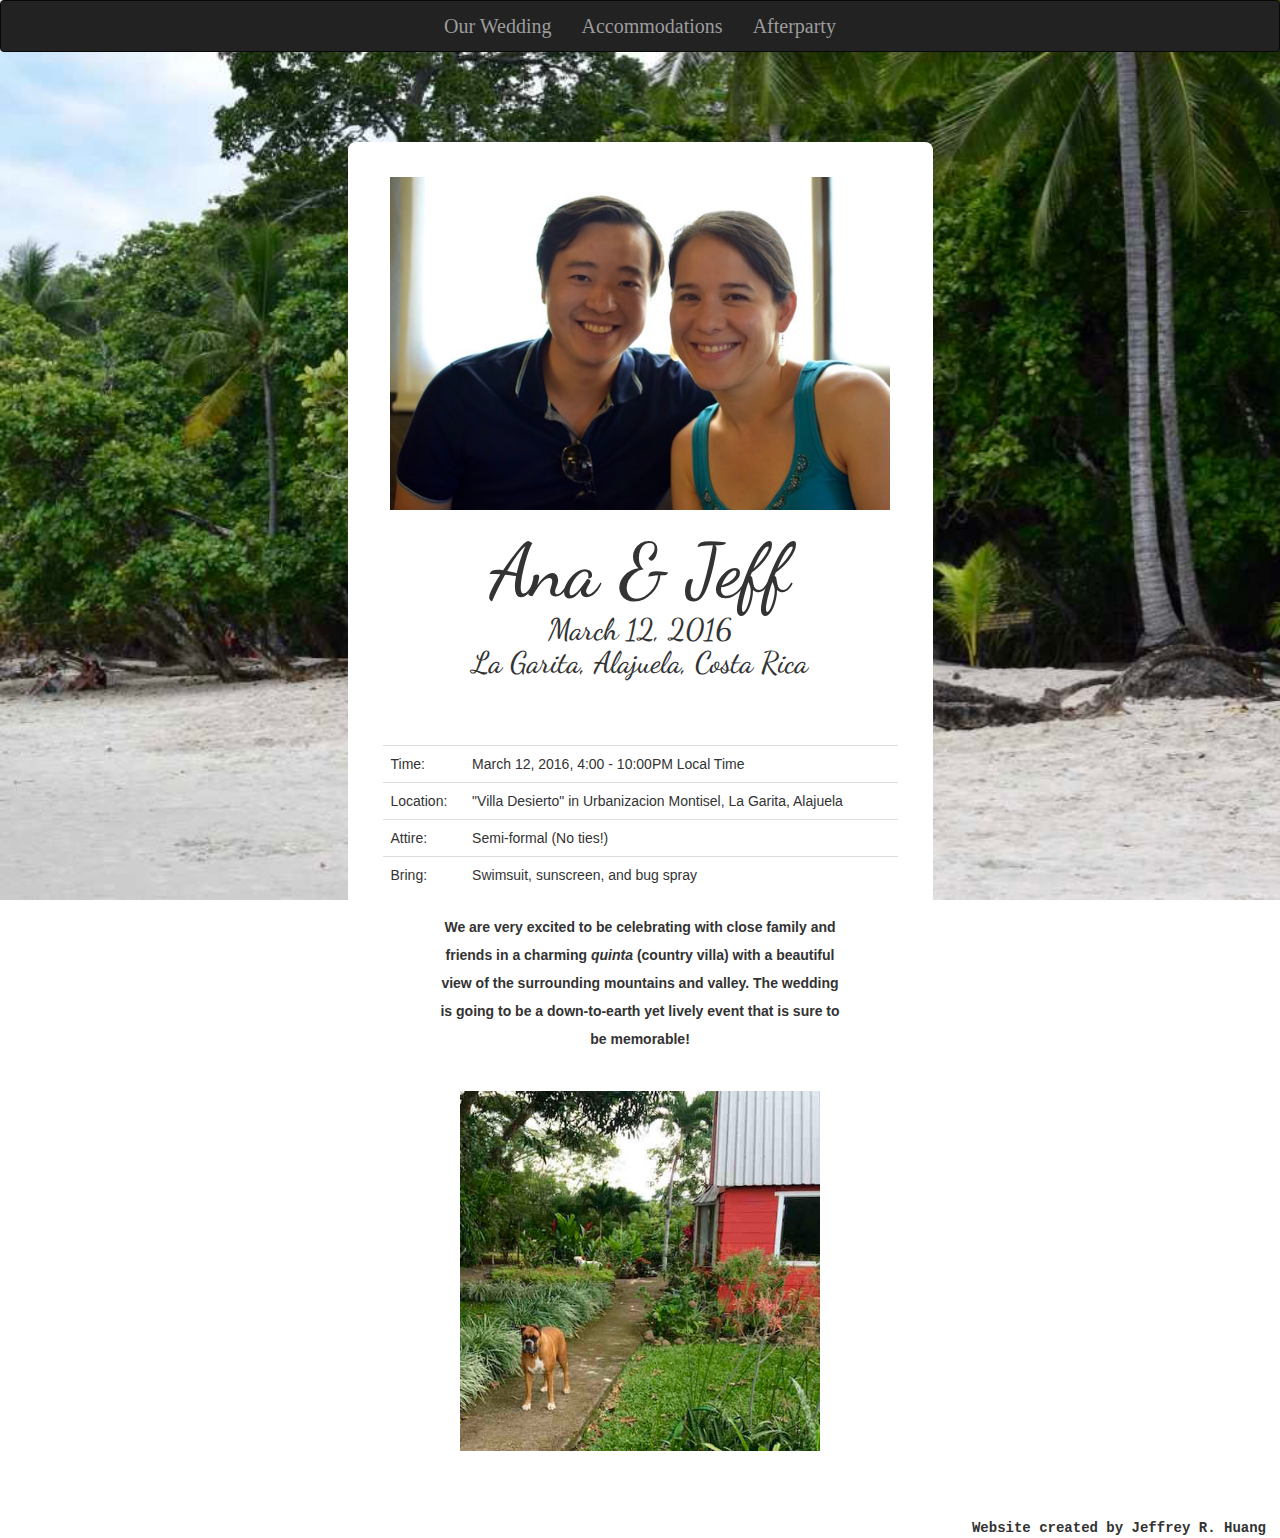
==== index.html @ 0168de28 "added bootstrap to wed d" ====
<!DOCTYPE html>
<html lang="en">
  <head>
    <meta charset="utf-8">
    <meta http-equiv="X-UA-Compatible" content="IE=edge">
    <meta name="viewport" content="width=device-width, initial-scale=1">
    <link href='https://fonts.googleapis.com/css?family=Dancing+Script:700' rel='stylesheet' type='text/css'>
    <title>Ana &#38; Jeff's Wedding</title>
    <link rel="icon" href="images/wedding.png">
    <link href="css/bootstrap.min.css" rel="stylesheet">
    <link rel="stylesheet" href="css/style.css">
  </head>

  <body id="home">

      <div class="navbar navbar-inverse">
        <div class="container">
          <div class="navbar-header">
            <button type="button" class="navbar-toggle collapsed" data-toggle="collapse" data-target="#bs-example-navbar-collapse-1" aria-expanded="false">
              <span class="sr-only">Toggle navigation</span>
              <span class="icon-bar"></span>
              <span class="icon-bar"></span>
              <span class="icon-bar"></span>
            </button>
          </div>

          <div class="collapse navbar-collapse" id="bs-example-navbar-collapse-1">
            <ul class="nav navbar-nav">
              <li><a href="index.html" class="active">Our Wedding</a></li>
              <li><a href="accommodations.html">Accommodations</a></li>
              <li><a href="afterparty.html">Afterparty</a></li>
            </ul>
                
          </div>
        </div>
      </div>


    <div class="container">
      <div class="row">
        <div class="col-md-3 box"></div>

        <!--Main body starts here-->
        <div class="col-md-6 box" id="main">
          <div id="banner">
            <img src="images/valencia.jpg" id="valencia">
            <h2><span id="names">Ana &#38; Jeff</span><br>March 12, 2016<br>La Garita, Alajuela, Costa Rica</h2>
          </div>
            
          <table class="table table-hover" id="infotable">
            <tr><td>Time:</td><td>March 12, 2016, 4:00 - 10:00PM Local Time</td></tr>
            <tr><td>Location:</td><td>"Villa Desierto" in Urbanizacion Montisel, La Garita, Alajuela</td></tr>
            <tr><td>Attire:</td><td>Semi-formal (No ties!)</td></tr>
            <tr><td>Bring:</td><td>Swimsuit, sunscreen, and bug spray</td></tr>
          </table>
          
  
          <div id="text">
            <p><b>We are very excited to be celebrating with close family and friends in a charming <em>quinta</em> (country villa) with a beautiful view of the surrounding mountains and valley.  The wedding is going to be a down-to-earth yet lively event that is sure to be memorable!</b></p>
          </div>

          <div id="dogs">
            <img src="images/boxers.jpg" id="boxers">
          </div>
        </div> <!--End of main-->

        <div class="col-md-3 box"></div>
      </div>
    </div>

    <footer class="footer1">Website created by Jeffrey R. Huang</footer>

    <script src="https://ajax.googleapis.com/ajax/libs/jquery/1.11.3/jquery.min.js"></script>
    <!-- Include all compiled plugins (below), or include individual files as needed -->
    <script src="js/bootstrap.min.js"></script>
  </body>
</html>
---- css/style.css ----
#home {
  background-image: url(../images/leona.jpg);
  background-size: cover;
  background-attachment: fixed; }

#accomm {
  background-image: url(../images/pool.jpg);
  background-size: cover;
  background-attachment: fixed; }

#after {
  background-image: url(../images/farm.jpg);
  background-size: cover;
  background-attachment: fixed; }

.navbar {
	/*background-color: #54B1D6;*/
	color: black !important;
}
.navbar .navbar-nav {
 	display: inline-block;
 	vertical-align: top;
 	float: none;
 	font-family: Copperplate, "Copperplate Gothic Light", fantasy;
	font-size: 20px;
	padding-left: 2em;
	padding-right: 2em;

}

.navbar .navbar-collapse {
 	text-align: center;
}


#banner {
	text-align: center;
	font-family: "Dancing Script", cursive;
	line-height: 1.3;
	padding-bottom: 4em;
}

#names {font-size: 2.5em;}

#valencia {width: 97%;}

#boxers {
	width: 70%;
	padding-top: 2em;
	padding-bottom: 2em;
}

#dogs {
	text-align: center;
}

#main {
	background-color: white;
	padding: 2.5em;
	font-family: "Century Gothic", CenturyGothic, AppleGothic, sans-serif;
	border-radius: 8px;
	margin-top: 5em;
	margin-bottom: .25em;

}

#text {
	padding: 0em 4em 0em 4em;
	text-align: center;

}

.mapicon {width: 1.75em;}

.indent {padding-left: 2em;}

.headline {
	font-family: "Architects Daughter", cursive;
	border-bottom: 1px solid black;
}

.top-padding {padding-top: 2em;}

p {line-height: 2;}

ol {line-height: 2;}

#lastpage {
	margin-top: 0;
	padding-top: 2em;
}


.footer1 {
	position: relative;
	clear: both;
	width: 100%;
	font-family: monospace;
	font-weight: bold;
	text-align: right;
	bottom: 0;
	padding-right: 1em;
	margin: 0;
}

.footer2 {
	position: absolute;
	width: 100%;
	font-family: monospace;
	font-weight: bold;
	text-align: right;
	bottom: 0;
	padding-right: 1em;
	margin: 0;
}
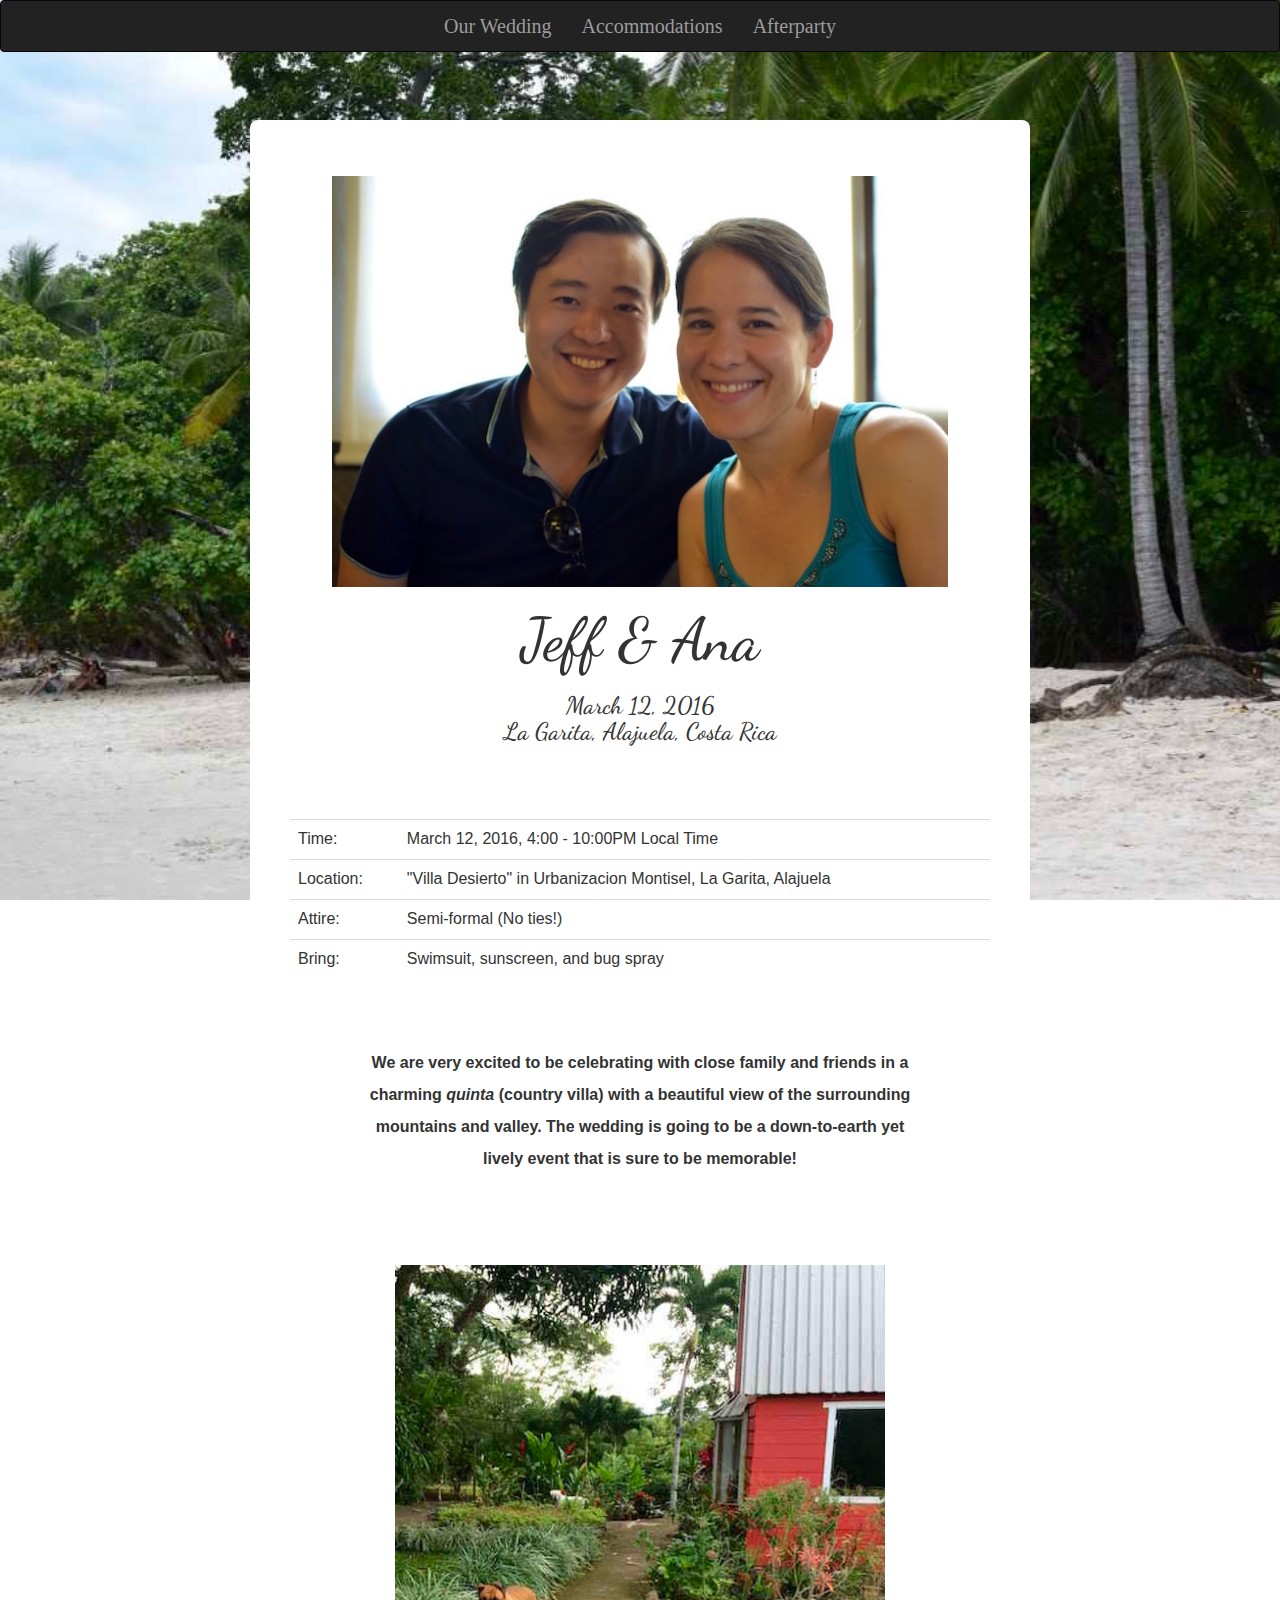
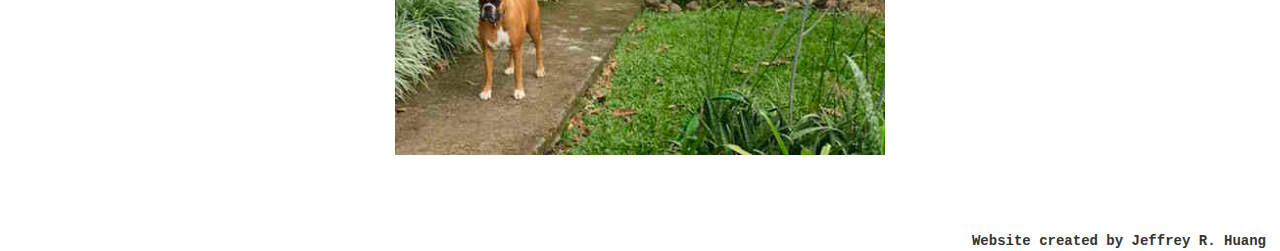
==== commit 9b2f4498: "more edits" ====
--- a/index.html
+++ b/index.html
@@ -38,13 +38,13 @@
 
     <div class="container">
       <div class="row">
-        <div class="col-md-3 box"></div>
+        <div class="col-md-2 box"></div>
 
         <!--Main body starts here-->
-        <div class="col-md-6 box" id="main">
+        <div class="col-md-8 box main">
           <div id="banner">
             <img src="images/valencia.jpg" id="valencia">
-            <h2><span id="names">Ana &#38; Jeff</span><br>March 12, 2016<br>La Garita, Alajuela, Costa Rica</h2>
+            <h2><span id="names">Jeff &#38; Ana</span></h2><h3>March 12, 2016<br>La Garita, Alajuela, Costa Rica</h3>
           </div>
             
           <table class="table table-hover" id="infotable">
@@ -64,7 +64,7 @@
           </div>
         </div> <!--End of main-->
 
-        <div class="col-md-3 box"></div>
+        <div class="col-md-2 box"></div>
       </div>
     </div>
 
--- a/css/style.css
+++ b/css/style.css
@@ -15,8 +15,8 @@
 
 .navbar {
 	/*background-color: #54B1D6;*/
-	color: black !important;
 }
+
 .navbar .navbar-nav {
  	display: inline-block;
  	vertical-align: top;
@@ -36,13 +36,20 @@
 #banner {
 	text-align: center;
 	font-family: "Dancing Script", cursive;
-	line-height: 1.3;
+	line-height: 2;
 	padding-bottom: 4em;
 }
 
-#names {font-size: 2.5em;}
+#names {
+	font-size: 2em;
+	padding-bottom: 1em;
 
-#valencia {width: 97%;}
+}
+
+#valencia {
+	width: 88%;
+	padding-top: 1em;
+}
 
 #boxers {
 	width: 70%;
@@ -54,18 +61,19 @@
 	text-align: center;
 }
 
-#main {
+.main {
 	background-color: white;
 	padding: 2.5em;
 	font-family: "Century Gothic", CenturyGothic, AppleGothic, sans-serif;
+	font-size: 16px;
 	border-radius: 8px;
-	margin-top: 5em;
+	margin-top: 3em;
 	margin-bottom: .25em;
 
 }
 
 #text {
-	padding: 0em 4em 0em 4em;
+	padding: 3em 4em 3em 4em;
 	text-align: center;
 
 }
@@ -88,6 +96,7 @@
 #lastpage {
 	margin-top: 0;
 	padding-top: 2em;
+	font-family: 
 }
 
 
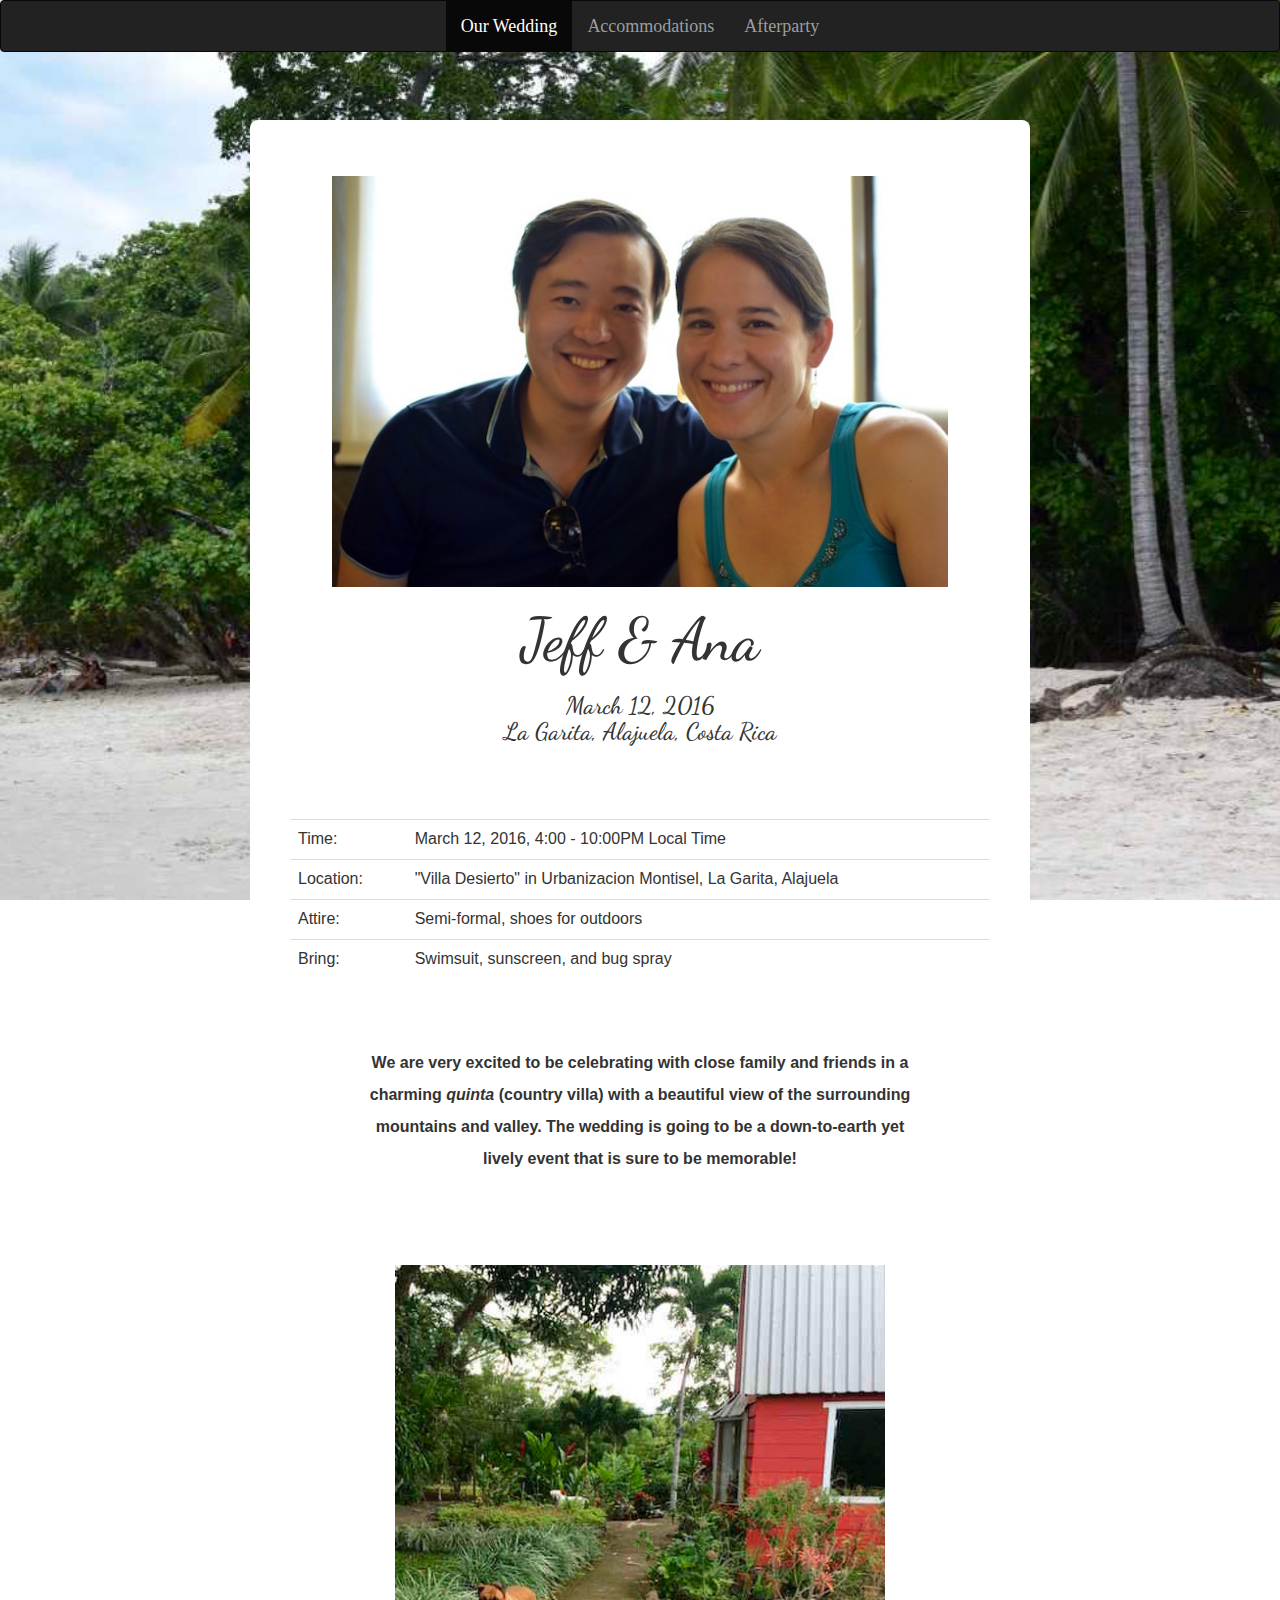
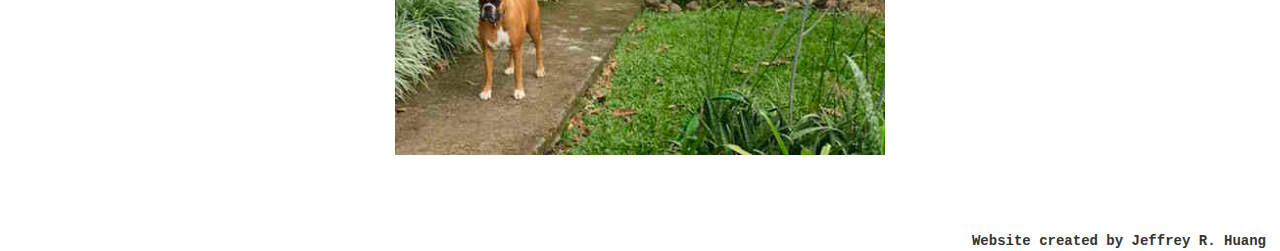
==== commit fab82fae: "hid background for mobile" ====
--- a/index.html
+++ b/index.html
@@ -5,7 +5,7 @@
     <meta http-equiv="X-UA-Compatible" content="IE=edge">
     <meta name="viewport" content="width=device-width, initial-scale=1">
     <link href='https://fonts.googleapis.com/css?family=Dancing+Script:700' rel='stylesheet' type='text/css'>
-    <title>Ana &#38; Jeff's Wedding</title>
+    <title>Jeff &#38; Ana's Wedding</title>
     <link rel="icon" href="images/wedding.png">
     <link href="css/bootstrap.min.css" rel="stylesheet">
     <link rel="stylesheet" href="css/style.css">
@@ -26,7 +26,7 @@
 
           <div class="collapse navbar-collapse" id="bs-example-navbar-collapse-1">
             <ul class="nav navbar-nav">
-              <li><a href="index.html" class="active">Our Wedding</a></li>
+              <li class="active"><a href="index.html">Our Wedding</a></li>
               <li><a href="accommodations.html">Accommodations</a></li>
               <li><a href="afterparty.html">Afterparty</a></li>
             </ul>
@@ -48,10 +48,22 @@
           </div>
             
           <table class="table table-hover" id="infotable">
-            <tr><td>Time:</td><td>March 12, 2016, 4:00 - 10:00PM Local Time</td></tr>
-            <tr><td>Location:</td><td>"Villa Desierto" in Urbanizacion Montisel, La Garita, Alajuela</td></tr>
-            <tr><td>Attire:</td><td>Semi-formal (No ties!)</td></tr>
-            <tr><td>Bring:</td><td>Swimsuit, sunscreen, and bug spray</td></tr>
+            <tr>
+              <td class="col-md-2">Time:</td>
+              <td>March 12, 2016, 4:00 - 10:00PM Local Time</td>
+            </tr>
+            <tr>
+              <td class="col-md-2">Location:</td>
+              <td>"Villa Desierto" in Urbanizacion Montisel, La Garita, Alajuela</td>
+            </tr>
+            <tr>
+              <td class="col-md-2">Attire:</td>
+              <td>Semi-formal, shoes for outdoors</td>
+            </tr>
+            <tr>
+              <td class="col-md-2">Bring:</td>
+              <td>Swimsuit, sunscreen, and bug spray</td>
+            </tr>
           </table>
           
   
@@ -65,8 +77,8 @@
         </div> <!--End of main-->
 
         <div class="col-md-2 box"></div>
-      </div>
-    </div>
+      </div>  <!--End of row-->
+    </div>  <!--End of container-->
 
     <footer class="footer1">Website created by Jeffrey R. Huang</footer>
 
--- a/css/style.css
+++ b/css/style.css
@@ -13,18 +13,18 @@
   background-size: cover;
   background-attachment: fixed; }
 
-.navbar {
-	/*background-color: #54B1D6;*/
+@media screen and (max-width: 767px) {
+	#home {background-image: none; }
+	#accomm {background-image: none; }
 }
+
 
 .navbar .navbar-nav {
  	display: inline-block;
  	vertical-align: top;
  	float: none;
  	font-family: Copperplate, "Copperplate Gothic Light", fantasy;
-	font-size: 20px;
-	padding-left: 2em;
-	padding-right: 2em;
+	font-size: 18px;
 
 }
 
@@ -96,7 +96,6 @@
 #lastpage {
 	margin-top: 0;
 	padding-top: 2em;
-	font-family: 
 }
 
 
